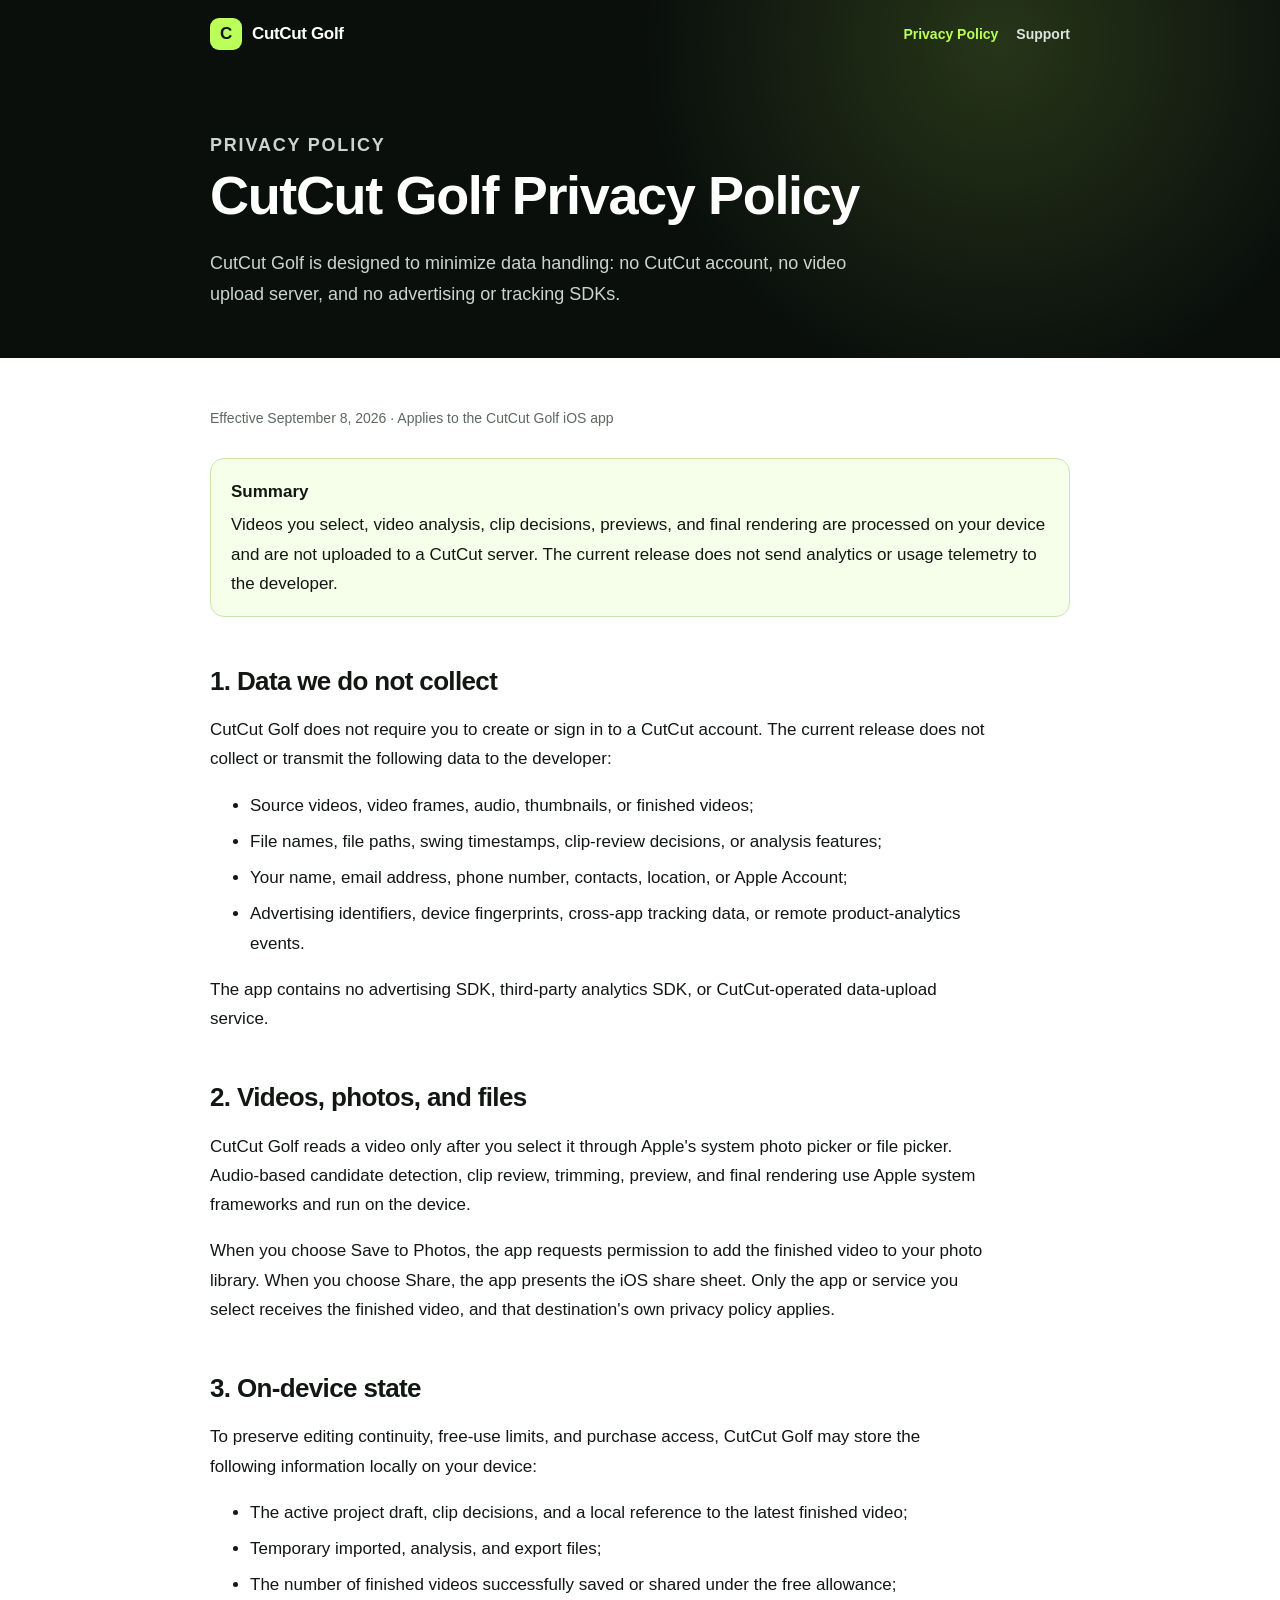
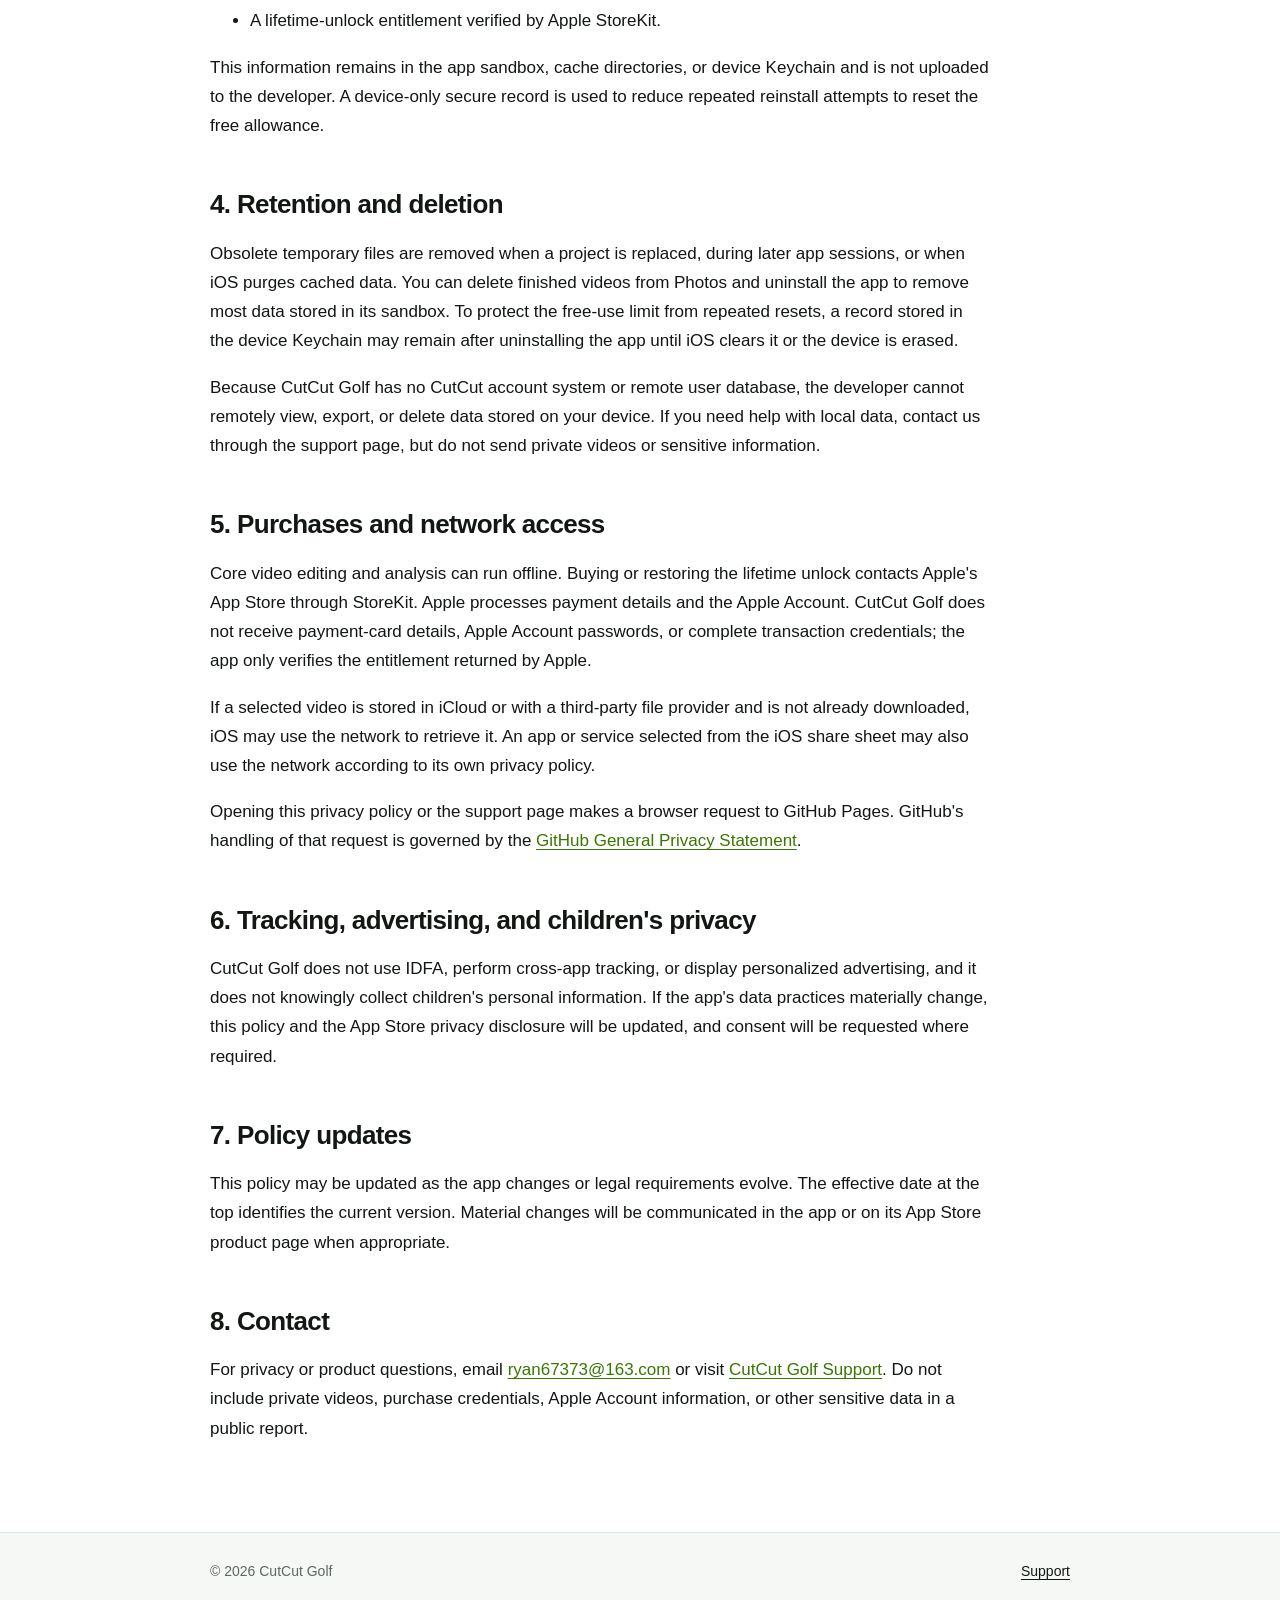
==== docs/privacy/index.html @ 7d7680d9 "docs: publish iOS privacy and support pages only" ====
<!doctype html>
<html lang="en">
  <head>
    <meta charset="utf-8">
    <meta name="viewport" content="width=device-width, initial-scale=1">
    <meta name="description" content="Privacy Policy for the CutCut Golf iOS app.">
    <link rel="canonical" href="https://ryanyuyuyuyu.github.io/CutCut-golf/privacy/">
    <title>Privacy Policy · CutCut Golf</title>
    <link rel="stylesheet" href="../assets/site.css">
  </head>
  <body>
    <header class="site-header">
      <nav class="site-nav" aria-label="Primary navigation">
        <a class="brand" href="../">
          <span class="brand-mark" aria-hidden="true">C</span>
          <span>CutCut Golf</span>
        </a>
        <div class="nav-links">
          <a href="./" aria-current="page">Privacy Policy</a>
          <a href="../support/">Support</a>
        </div>
      </nav>
      <div class="hero compact">
        <p class="eyebrow">Privacy Policy</p>
        <h1>CutCut Golf Privacy Policy</h1>
        <p>CutCut Golf is designed to minimize data handling: no CutCut account, no video upload server, and no advertising or tracking SDKs.</p>
      </div>
    </header>

    <main class="content">
      <p class="meta">Effective September 8, 2026 · Applies to the CutCut Golf iOS app</p>

      <div class="notice">
        <strong>Summary</strong>
        Videos you select, video analysis, clip decisions, previews, and final rendering are processed on your device and are not uploaded to a CutCut server.
        The current release does not send analytics or usage telemetry to the developer.
      </div>

      <h2>1. Data we do not collect</h2>
      <p>CutCut Golf does not require you to create or sign in to a CutCut account. The current release does not collect or transmit the following data to the developer:</p>
      <ul>
        <li>Source videos, video frames, audio, thumbnails, or finished videos;</li>
        <li>File names, file paths, swing timestamps, clip-review decisions, or analysis features;</li>
        <li>Your name, email address, phone number, contacts, location, or Apple Account;</li>
        <li>Advertising identifiers, device fingerprints, cross-app tracking data, or remote product-analytics events.</li>
      </ul>
      <p>The app contains no advertising SDK, third-party analytics SDK, or CutCut-operated data-upload service.</p>

      <h2>2. Videos, photos, and files</h2>
      <p>
        CutCut Golf reads a video only after you select it through Apple's system photo picker or file picker.
        Audio-based candidate detection, clip review, trimming, preview, and final rendering use Apple system frameworks and run on the device.
      </p>
      <p>
        When you choose Save to Photos, the app requests permission to add the finished video to your photo library.
        When you choose Share, the app presents the iOS share sheet. Only the app or service you select receives the finished video,
        and that destination's own privacy policy applies.
      </p>

      <h2>3. On-device state</h2>
      <p>To preserve editing continuity, free-use limits, and purchase access, CutCut Golf may store the following information locally on your device:</p>
      <ul>
        <li>The active project draft, clip decisions, and a local reference to the latest finished video;</li>
        <li>Temporary imported, analysis, and export files;</li>
        <li>The number of finished videos successfully saved or shared under the free allowance;</li>
        <li>A lifetime-unlock entitlement verified by Apple StoreKit.</li>
      </ul>
      <p>
        This information remains in the app sandbox, cache directories, or device Keychain and is not uploaded to the developer.
        A device-only secure record is used to reduce repeated reinstall attempts to reset the free allowance.
      </p>

      <h2>4. Retention and deletion</h2>
      <p>
        Obsolete temporary files are removed when a project is replaced, during later app sessions, or when iOS purges cached data.
        You can delete finished videos from Photos and uninstall the app to remove most data stored in its sandbox.
        To protect the free-use limit from repeated resets, a record stored in the device Keychain may remain after uninstalling the app
        until iOS clears it or the device is erased.
      </p>
      <p>
        Because CutCut Golf has no CutCut account system or remote user database, the developer cannot remotely view, export, or delete data stored on your device.
        If you need help with local data, contact us through the support page, but do not send private videos or sensitive information.
      </p>

      <h2>5. Purchases and network access</h2>
      <p>
        Core video editing and analysis can run offline. Buying or restoring the lifetime unlock contacts Apple's App Store through StoreKit.
        Apple processes payment details and the Apple Account. CutCut Golf does not receive payment-card details, Apple Account passwords,
        or complete transaction credentials; the app only verifies the entitlement returned by Apple.
      </p>
      <p>
        If a selected video is stored in iCloud or with a third-party file provider and is not already downloaded, iOS may use the network to retrieve it.
        An app or service selected from the iOS share sheet may also use the network according to its own privacy policy.
      </p>
      <p>
        Opening this privacy policy or the support page makes a browser request to GitHub Pages. GitHub's handling of that request is governed by the
        <a href="https://docs.github.com/en/site-policy/privacy-policies/github-general-privacy-statement">GitHub General Privacy Statement</a>.
      </p>

      <h2>6. Tracking, advertising, and children's privacy</h2>
      <p>
        CutCut Golf does not use IDFA, perform cross-app tracking, or display personalized advertising, and it does not knowingly collect children's personal information.
        If the app's data practices materially change, this policy and the App Store privacy disclosure will be updated, and consent will be requested where required.
      </p>

      <h2>7. Policy updates</h2>
      <p>
        This policy may be updated as the app changes or legal requirements evolve. The effective date at the top identifies the current version.
        Material changes will be communicated in the app or on its App Store product page when appropriate.
      </p>

      <h2>8. Contact</h2>
      <p>
        For privacy or product questions, email
        <a href="mailto:ryan67373@163.com">ryan67373@163.com</a>
        or visit <a href="../support/">CutCut Golf Support</a>.
        Do not include private videos, purchase credentials, Apple Account information, or other sensitive data in a public report.
      </p>
    </main>

    <footer class="site-footer">
      <div class="site-footer-inner">
        <span>© 2026 CutCut Golf</span>
        <a href="../support/">Support</a>
      </div>
    </footer>
  </body>
</html>
---- docs/assets/site.css ----
:root {
  color-scheme: light;
  --ink: #121713;
  --muted: #5e6861;
  --line: #dfe7e1;
  --surface: #f5f8f5;
  --accent: #baff5a;
  --accent-strong: #83cf20;
  --dark: #0a0f0c;
  --max-width: 860px;
}

* {
  box-sizing: border-box;
}

html {
  scroll-behavior: smooth;
}

body {
  margin: 0;
  background: #fff;
  color: var(--ink);
  font-family: -apple-system, BlinkMacSystemFont, "SF Pro Text", "PingFang SC",
    "Helvetica Neue", Arial, sans-serif;
  font-size: 17px;
  line-height: 1.72;
  -webkit-font-smoothing: antialiased;
}

a {
  color: #387800;
  text-underline-offset: 0.18em;
}

a:hover {
  color: #255200;
}

.site-header {
  background:
    radial-gradient(circle at 78% 12%, rgb(186 255 90 / 16%), transparent 34%),
    var(--dark);
  color: #fff;
}

.site-nav,
.hero,
.content,
.site-footer-inner {
  width: min(calc(100% - 40px), var(--max-width));
  margin-inline: auto;
}

.site-nav {
  display: flex;
  align-items: center;
  justify-content: space-between;
  min-height: 68px;
  gap: 20px;
}

.brand {
  display: inline-flex;
  align-items: center;
  gap: 10px;
  color: #fff;
  font-weight: 800;
  letter-spacing: -0.02em;
  text-decoration: none;
}

.brand-mark {
  display: grid;
  place-items: center;
  width: 32px;
  height: 32px;
  border-radius: 9px;
  background: var(--accent);
  color: #101610;
  font-size: 17px;
  font-weight: 900;
}

.nav-links {
  display: flex;
  flex-wrap: wrap;
  justify-content: flex-end;
  gap: 18px;
}

.nav-links a {
  color: #dce6df;
  font-size: 14px;
  font-weight: 650;
  text-decoration: none;
}

.nav-links a:hover,
.nav-links a[aria-current="page"] {
  color: var(--accent);
}

.hero {
  padding: 58px 0 64px;
}

.hero.compact {
  padding: 44px 0 48px;
}

.eyebrow {
  margin: 0 0 10px;
  color: var(--accent);
  font-size: 13px;
  font-weight: 800;
  letter-spacing: 0.1em;
  text-transform: uppercase;
}

h1,
h2,
h3 {
  line-height: 1.28;
  letter-spacing: -0.025em;
}

h1 {
  max-width: 720px;
  margin: 0;
  font-size: clamp(34px, 7vw, 54px);
}

.hero p {
  max-width: 690px;
  margin: 18px 0 0;
  color: #cbd5ce;
  font-size: 18px;
}

.content {
  padding: 48px 0 72px;
}

.content > :first-child {
  margin-top: 0;
}

.content h2 {
  margin: 48px 0 14px;
  font-size: 26px;
}

.content h3 {
  margin: 30px 0 8px;
  font-size: 20px;
}

.content p,
.content ul,
.content ol {
  max-width: 780px;
}

.content li + li {
  margin-top: 7px;
}

.meta {
  color: var(--muted);
  font-size: 14px;
}

.notice {
  margin: 28px 0;
  padding: 18px 20px;
  border: 1px solid #cce5ae;
  border-radius: 14px;
  background: #f5ffe9;
}

.notice strong {
  display: block;
  margin-bottom: 4px;
}

.cards {
  display: grid;
  grid-template-columns: repeat(2, minmax(0, 1fr));
  gap: 18px;
  margin-top: 32px;
}

.card {
  display: block;
  min-height: 180px;
  padding: 24px;
  border: 1px solid var(--line);
  border-radius: 18px;
  background: var(--surface);
  color: var(--ink);
  text-decoration: none;
  transition: transform 160ms ease, border-color 160ms ease;
}

.card:hover {
  transform: translateY(-2px);
  border-color: var(--accent-strong);
  color: var(--ink);
}

.card-icon {
  display: grid;
  place-items: center;
  width: 42px;
  height: 42px;
  margin-bottom: 18px;
  border-radius: 12px;
  background: var(--accent);
  font-weight: 900;
}

.card h2 {
  margin: 0 0 8px;
  font-size: 22px;
}

.card p {
  margin: 0;
  color: var(--muted);
  font-size: 15px;
}

.button {
  display: inline-flex;
  align-items: center;
  justify-content: center;
  min-height: 48px;
  margin: 10px 0;
  padding: 0 20px;
  border-radius: 14px;
  background: var(--dark);
  color: #fff;
  font-weight: 750;
  text-decoration: none;
}

.button:hover {
  background: #1f2a22;
  color: var(--accent);
}

.checklist {
  padding-left: 0;
  list-style: none;
}

.checklist li {
  position: relative;
  padding-left: 28px;
}

.checklist li::before {
  position: absolute;
  left: 0;
  content: "✓";
  color: #4e9700;
  font-weight: 900;
}

.language-divider {
  margin: 64px 0 52px;
  border: 0;
  border-top: 1px solid var(--line);
}

.site-footer {
  border-top: 1px solid var(--line);
  background: var(--surface);
}

.site-footer-inner {
  display: flex;
  align-items: center;
  justify-content: space-between;
  gap: 20px;
  padding: 26px 0;
  color: var(--muted);
  font-size: 14px;
}

.site-footer a {
  color: var(--ink);
}

@media (max-width: 640px) {
  body {
    font-size: 16px;
  }

  .site-nav {
    align-items: flex-start;
    flex-direction: column;
    padding: 16px 0;
  }

  .nav-links {
    justify-content: flex-start;
  }

  .hero {
    padding: 40px 0 48px;
  }

  .cards {
    grid-template-columns: 1fr;
  }

  .site-footer-inner {
    align-items: flex-start;
    flex-direction: column;
  }
}

@media (prefers-reduced-motion: reduce) {
  html {
    scroll-behavior: auto;
  }

  .card {
    transition: none;
  }
}
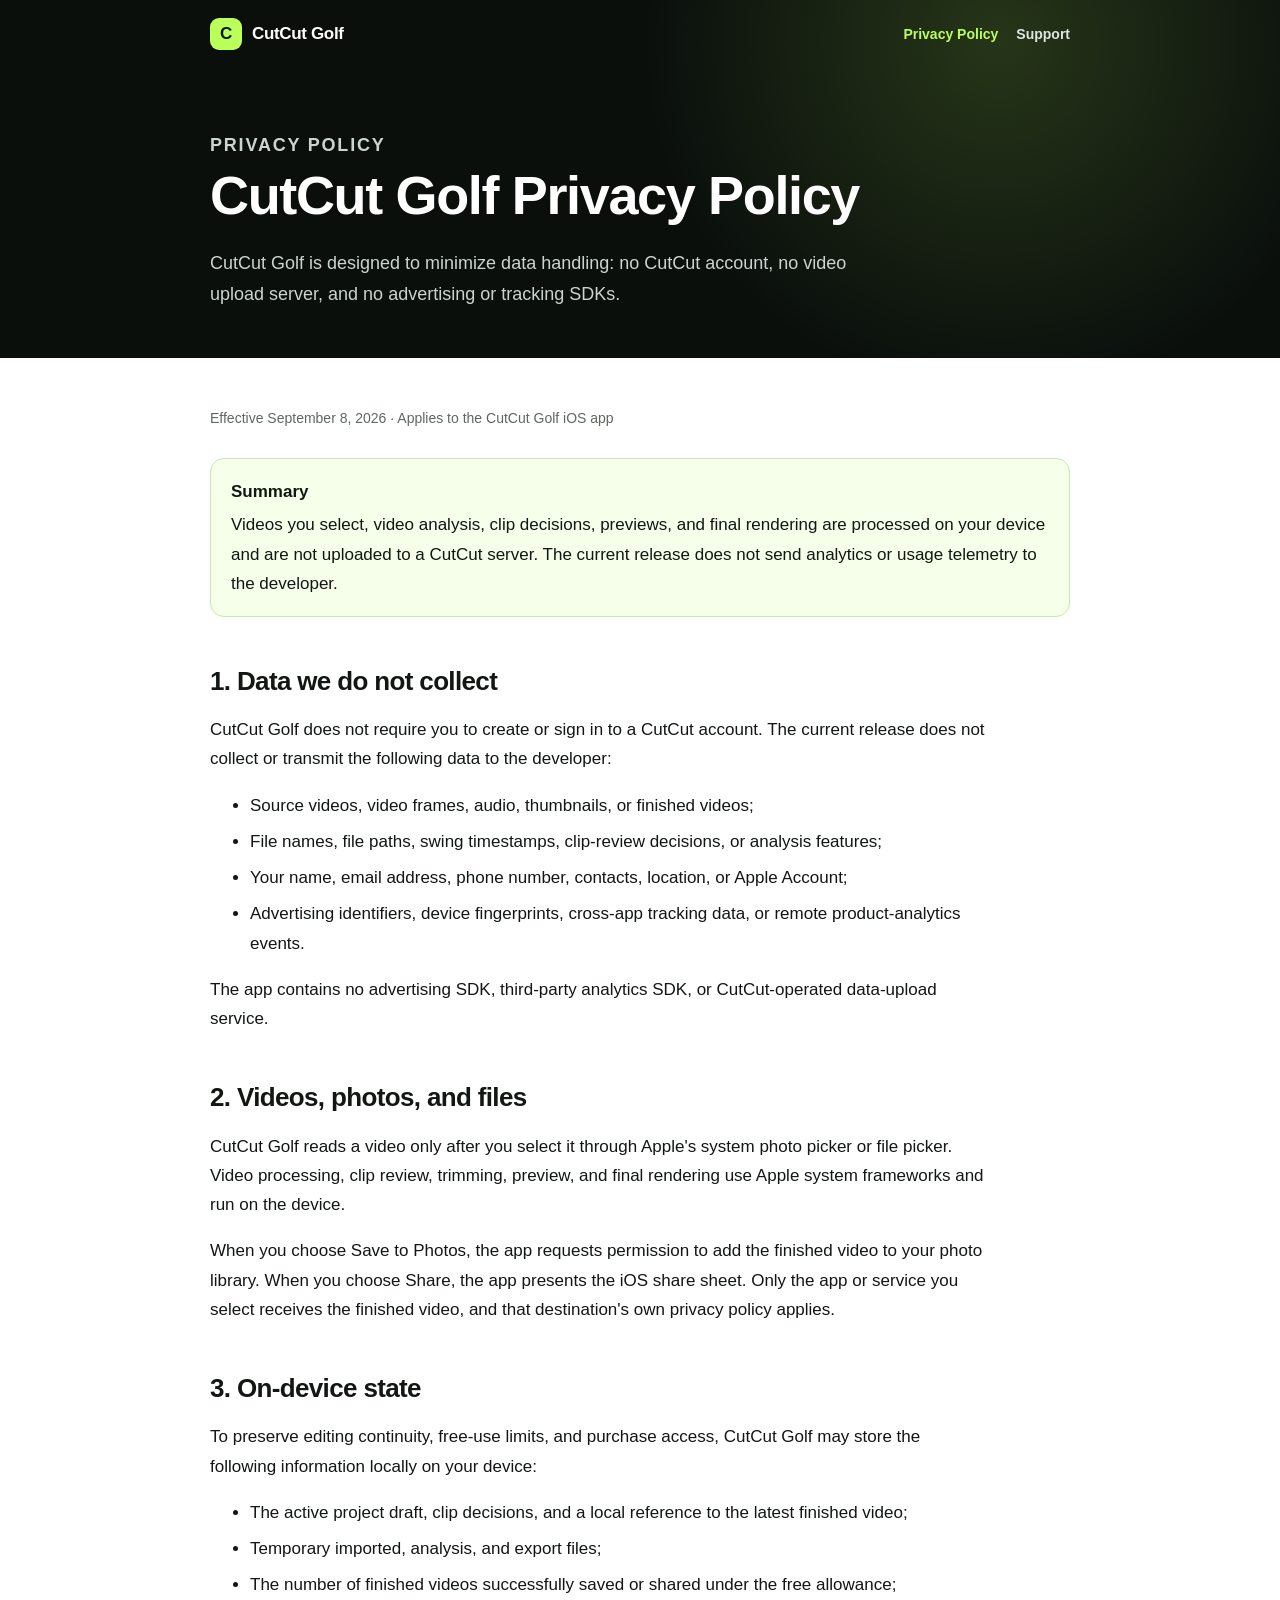
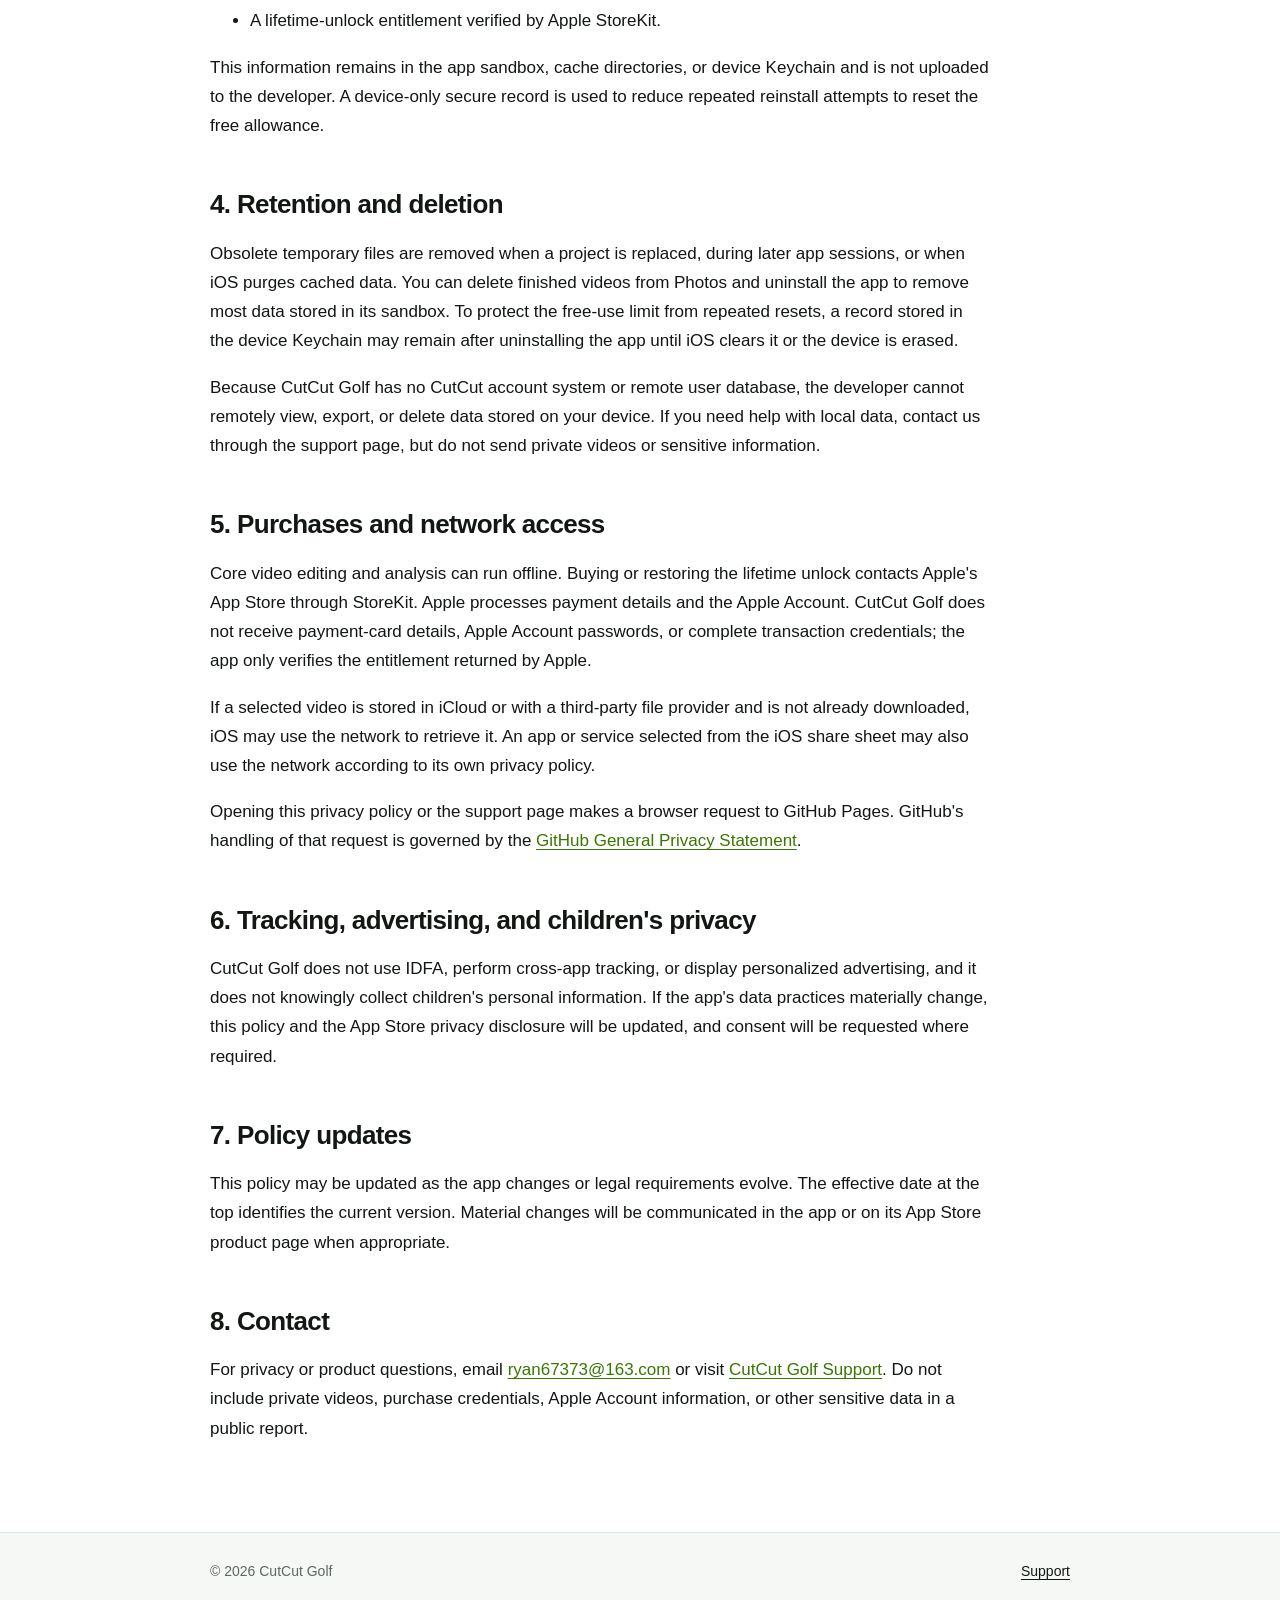
==== commit 7a438fd8: "Refine public product copy" ====
--- a/docs/privacy/index.html
+++ b/docs/privacy/index.html
@@ -49,7 +49,7 @@
       <h2>2. Videos, photos, and files</h2>
       <p>
         CutCut Golf reads a video only after you select it through Apple's system photo picker or file picker.
-        Audio-based candidate detection, clip review, trimming, preview, and final rendering use Apple system frameworks and run on the device.
+        Video processing, clip review, trimming, preview, and final rendering use Apple system frameworks and run on the device.
       </p>
       <p>
         When you choose Save to Photos, the app requests permission to add the finished video to your photo library.
